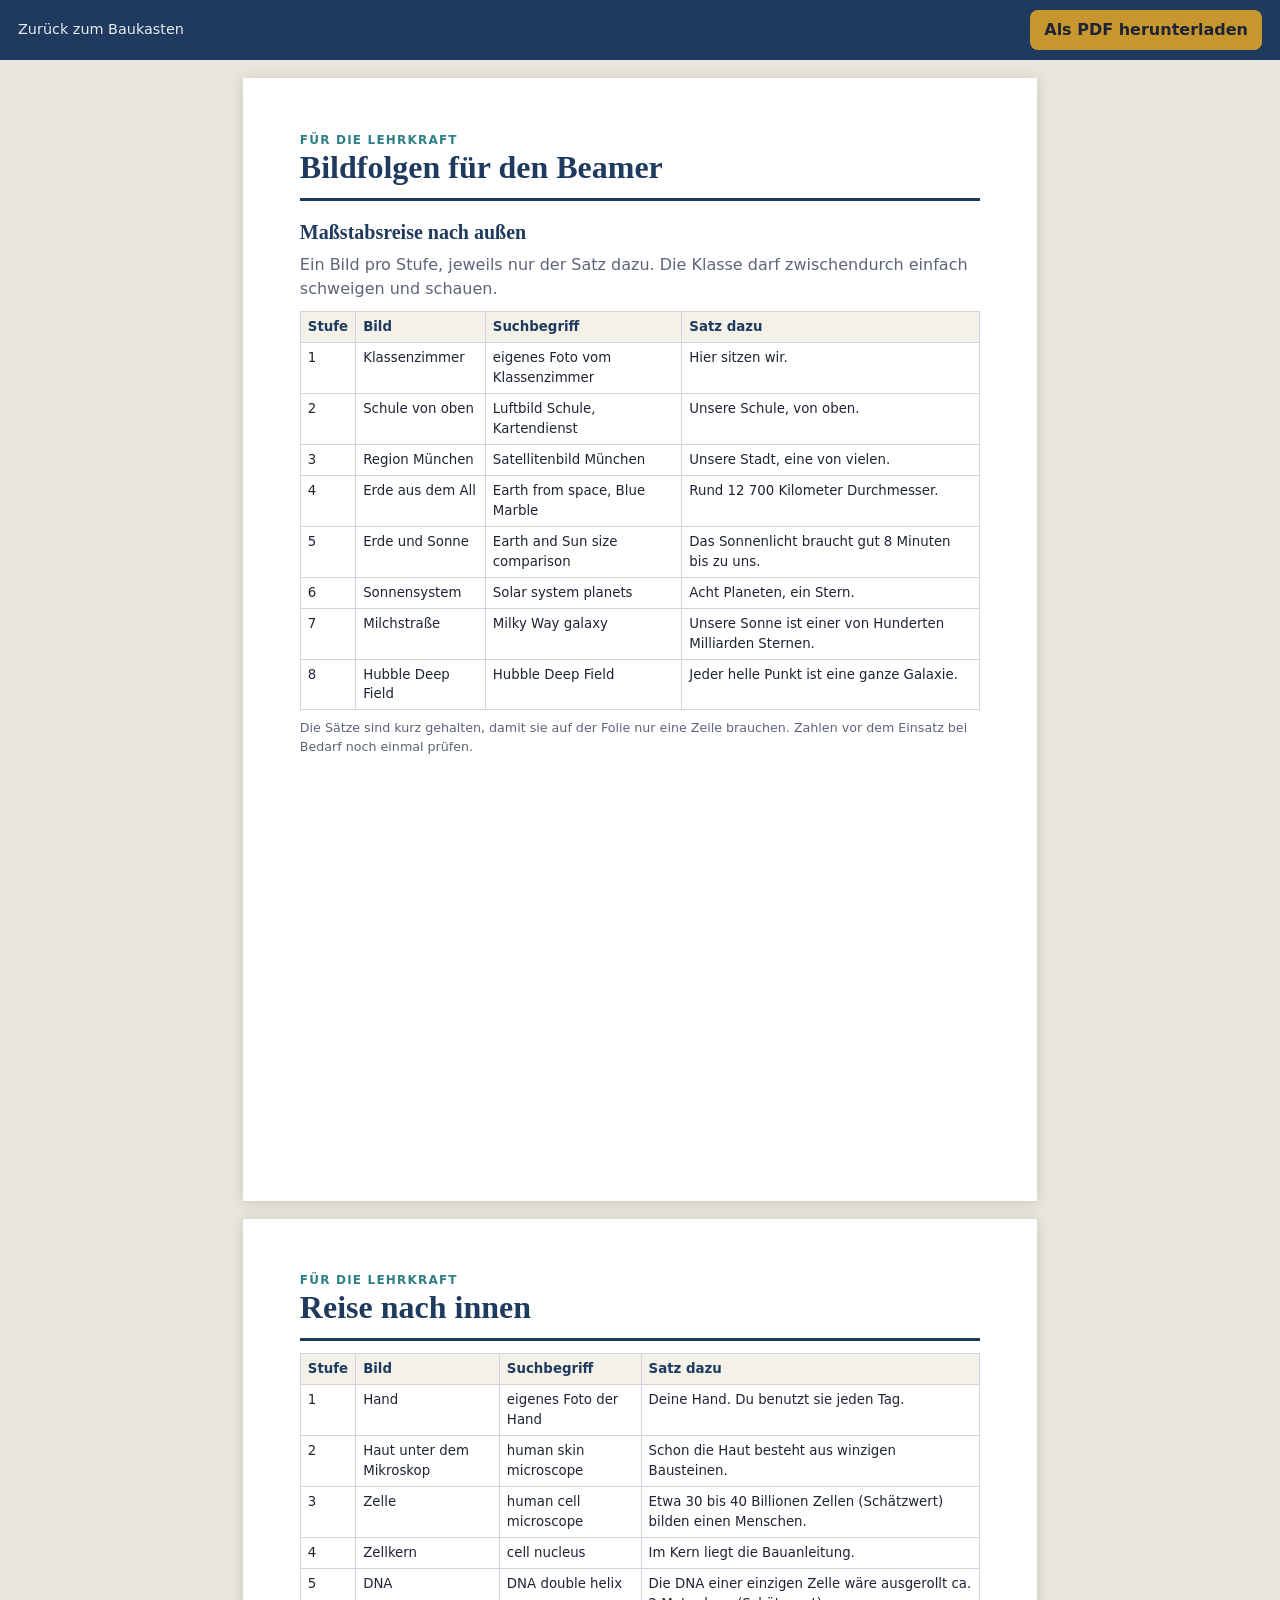
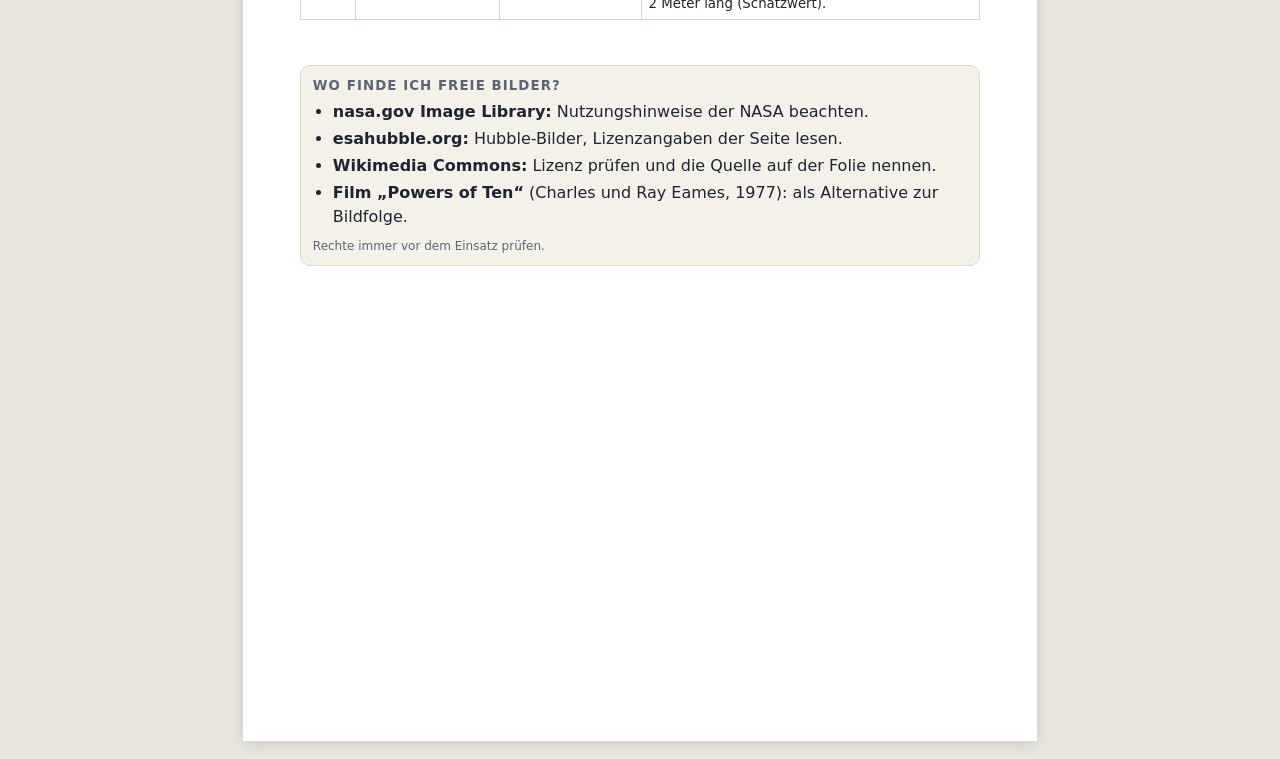
==== material/bildfolgen.html @ bfbd5b45 "Add lesson builder for creation and wonder (KR8) Co-Authored-By: Claude Sonnet 5.5 <noreply@anthropi" ====
<!DOCTYPE html><html lang="de"><head><meta charset="utf-8"><meta name="viewport" content="width=device-width, initial-scale=1"><title>Bildfolgen für den Beamer</title><link rel="stylesheet" href="material.css"><style>table{width:100%;border-collapse:collapse;font-size:10pt}th,td{border:1px solid var(--line);padding:5px 7px;text-align:left;vertical-align:top}th{background:var(--soft);color:var(--navy)}</style></head><body>
<div class="toolbar"><a href="../index.html#bibliothek">Zurück zum Baukasten</a><button onclick="window.print()">Als PDF herunterladen</button></div>
<div class="page">
<div class="head"><div><div class="kicker">Für die Lehrkraft</div><h1>Bildfolgen für den Beamer</h1></div></div>
<h2>Maßstabsreise nach außen</h2>
<p class="sub">Ein Bild pro Stufe, jeweils nur der Satz dazu. Die Klasse darf zwischendurch einfach schweigen und schauen.</p>
<table><tr><th>Stufe</th><th>Bild</th><th>Suchbegriff</th><th>Satz dazu</th></tr>
<tr><td>1</td><td>Klassenzimmer</td><td>eigenes Foto vom Klassenzimmer</td><td>Hier sitzen wir.</td></tr>
<tr><td>2</td><td>Schule von oben</td><td>Luftbild Schule, Kartendienst</td><td>Unsere Schule, von oben.</td></tr>
<tr><td>3</td><td>Region München</td><td>Satellitenbild München</td><td>Unsere Stadt, eine von vielen.</td></tr>
<tr><td>4</td><td>Erde aus dem All</td><td>Earth from space, Blue Marble</td><td>Rund 12 700 Kilometer Durchmesser.</td></tr>
<tr><td>5</td><td>Erde und Sonne</td><td>Earth and Sun size comparison</td><td>Das Sonnenlicht braucht gut 8 Minuten bis zu uns.</td></tr>
<tr><td>6</td><td>Sonnensystem</td><td>Solar system planets</td><td>Acht Planeten, ein Stern.</td></tr>
<tr><td>7</td><td>Milchstraße</td><td>Milky Way galaxy</td><td>Unsere Sonne ist einer von Hunderten Milliarden Sternen.</td></tr>
<tr><td>8</td><td>Hubble Deep Field</td><td>Hubble Deep Field</td><td>Jeder helle Punkt ist eine ganze Galaxie.</td></tr>
</table>
<p class="hint" style="margin-top:8px">Die Sätze sind kurz gehalten, damit sie auf der Folie nur eine Zeile brauchen. Zahlen vor dem Einsatz bei Bedarf noch einmal prüfen.</p>
</div>
<div class="page">
<div class="head"><div><div class="kicker">Für die Lehrkraft</div><h1>Reise nach innen</h1></div></div>
<table><tr><th>Stufe</th><th>Bild</th><th>Suchbegriff</th><th>Satz dazu</th></tr>
<tr><td>1</td><td>Hand</td><td>eigenes Foto der Hand</td><td>Deine Hand. Du benutzt sie jeden Tag.</td></tr>
<tr><td>2</td><td>Haut unter dem Mikroskop</td><td>human skin microscope</td><td>Schon die Haut besteht aus winzigen Bausteinen.</td></tr>
<tr><td>3</td><td>Zelle</td><td>human cell microscope</td><td>Etwa 30 bis 40 Billionen Zellen (Schätzwert) bilden einen Menschen.</td></tr>
<tr><td>4</td><td>Zellkern</td><td>cell nucleus</td><td>Im Kern liegt die Bauanleitung.</td></tr>
<tr><td>5</td><td>DNA</td><td>DNA double helix</td><td>Die DNA einer einzigen Zelle wäre ausgerollt ca. 2 Meter lang (Schätzwert).</td></tr>
</table>
<div class="box soft" style="margin-top:12mm"><h3 style="margin-top:0">Wo finde ich freie Bilder?</h3>
<ul>
<li><b>nasa.gov Image Library:</b> Nutzungshinweise der NASA beachten.</li>
<li><b>esahubble.org:</b> Hubble-Bilder, Lizenzangaben der Seite lesen.</li>
<li><b>Wikimedia Commons:</b> Lizenz prüfen und die Quelle auf der Folie nennen.</li>
<li><b>Film „Powers of Ten“</b> (Charles und Ray Eames, 1977): als Alternative zur Bildfolge.</li>
</ul>
<p class="small" style="margin:0">Rechte immer vor dem Einsatz prüfen.</p></div>
</div>
</body></html>
---- material/material.css ----
/* Gemeinsames Stylesheet für alle druckbaren Arbeitsblätter und Karten */
:root {
  --ink: #1d2433;
  --muted: #5b6577;
  --paper: #ffffff;
  --line: #cfd6e2;
  --navy: #1f3a5f;
  --gold: #c8962e;
  --soft: #f4f1e8;
  --accent: #2f7f86;
}
* { box-sizing: border-box; }
html { background: #e9e6dd; }
body {
  margin: 0; color: var(--ink);
  font: 16px/1.5 "Avenir Next", "Segoe UI", system-ui, sans-serif;
}
.toolbar {
  position: sticky; top: 0; z-index: 5; display: flex; gap: 10px; align-items: center; justify-content: space-between;
  padding: 10px 18px; background: var(--navy); color: #fff;
}
.toolbar a { color: #fff; text-decoration: none; font-size: .9rem; opacity: .9; }
.toolbar a:hover { opacity: 1; text-decoration: underline; }
.toolbar button {
  border: 0; border-radius: 8px; padding: 8px 14px; background: var(--gold); color: #1d2433; font: inherit; font-weight: 700; cursor: pointer;
}
.page {
  width: 210mm; min-height: 297mm; margin: 18px auto; padding: 14mm 15mm; background: var(--paper);
  box-shadow: 0 2px 14px rgba(0,0,0,.14);
}
.page + .page { margin-top: 18px; }
h1 { font-family: Georgia, "Times New Roman", serif; font-size: 24pt; line-height: 1.15; margin: 0 0 4px; color: var(--navy); }
h2 { font-family: Georgia, serif; font-size: 15pt; margin: 16px 0 6px; color: var(--navy); }
h3 { font-size: 10pt; letter-spacing: .08em; text-transform: uppercase; color: var(--muted); margin: 14px 0 4px; }
p { margin: 0 0 8px; }
.sub { color: var(--muted); margin-bottom: 10px; }
.head { display: flex; justify-content: space-between; align-items: flex-end; gap: 14px; border-bottom: 3px solid var(--navy); padding-bottom: 8px; margin-bottom: 12px; }
.head .kicker { font-size: 9pt; letter-spacing: .1em; text-transform: uppercase; color: var(--accent); font-weight: 700; }
.namefield { font-size: 10pt; color: var(--muted); white-space: nowrap; }
.namefield span { display: inline-block; width: 48mm; border-bottom: 1px solid var(--ink); margin-left: 6px; }
.task { border: 2px solid var(--navy); border-radius: 12px; padding: 10px 14px; margin: 12px 0; }
.task .no { display: inline-grid; place-items: center; width: 26px; height: 26px; border-radius: 50%; background: var(--navy); color: #fff; font-weight: 700; margin-right: 8px; font-size: 11pt; }
.box { border: 1.5px solid var(--line); border-radius: 10px; padding: 10px 12px; background: #fff; }
.box.soft { background: var(--soft); border-color: #e0d9c4; }
.lines { margin-top: 8px; }
.lines i { display: block; border-bottom: 1px solid var(--line); height: 9mm; }
.grid2 { display: grid; grid-template-columns: 1fr 1fr; gap: 10px; }
.grid3 { display: grid; grid-template-columns: repeat(3, 1fr); gap: 10px; }
.cards { display: grid; grid-template-columns: 1fr 1fr; gap: 6mm; }
.card {
  border: 2px dashed #8a95a8; border-radius: 12px; padding: 10px 12px; background: #fff; break-inside: avoid; min-height: 62mm;
}
.card .cn { display: inline-grid; place-items: center; min-width: 26px; height: 26px; border-radius: 50%; background: var(--navy); color: #fff; font-weight: 700; margin-right: 6px; }
.card h2 { margin: 2px 0 6px; font-size: 13pt; display: flex; align-items: center; }
.card .time { float: right; font-size: 9pt; color: var(--muted); }
.hint { font-size: 9.5pt; color: var(--muted); }
.cut { border-top: 1px dashed #8a95a8; margin: 10px 0; font-size: 8pt; color: var(--muted); text-align: center; }
ul { margin: 0 0 8px; padding-left: 20px; }
li { margin-bottom: 3px; }
.big-q { font-family: Georgia, serif; font-size: 16pt; line-height: 1.3; color: var(--navy); }
.small { font-size: 9pt; color: var(--muted); }
.foot { margin-top: 14px; font-size: 8.5pt; color: var(--muted); border-top: 1px solid var(--line); padding-top: 6px; }

@media (max-width: 800px) {
  .page { width: auto; min-height: 0; margin: 10px; padding: 16px; }
  .cards, .grid2, .grid3 { grid-template-columns: 1fr; }
  .head { flex-direction: column; align-items: flex-start; }
}
@media print {
  @page { size: A4; margin: 0; }
  html, body { background: #fff; }
  .toolbar { display: none !important; }
  .page { width: auto; margin: 0; box-shadow: none; padding: 14mm 15mm; min-height: 0; break-after: page; page-break-after: always; }
  .page:last-of-type { break-after: auto; page-break-after: auto; }
  * { -webkit-print-color-adjust: exact; print-color-adjust: exact; }
}
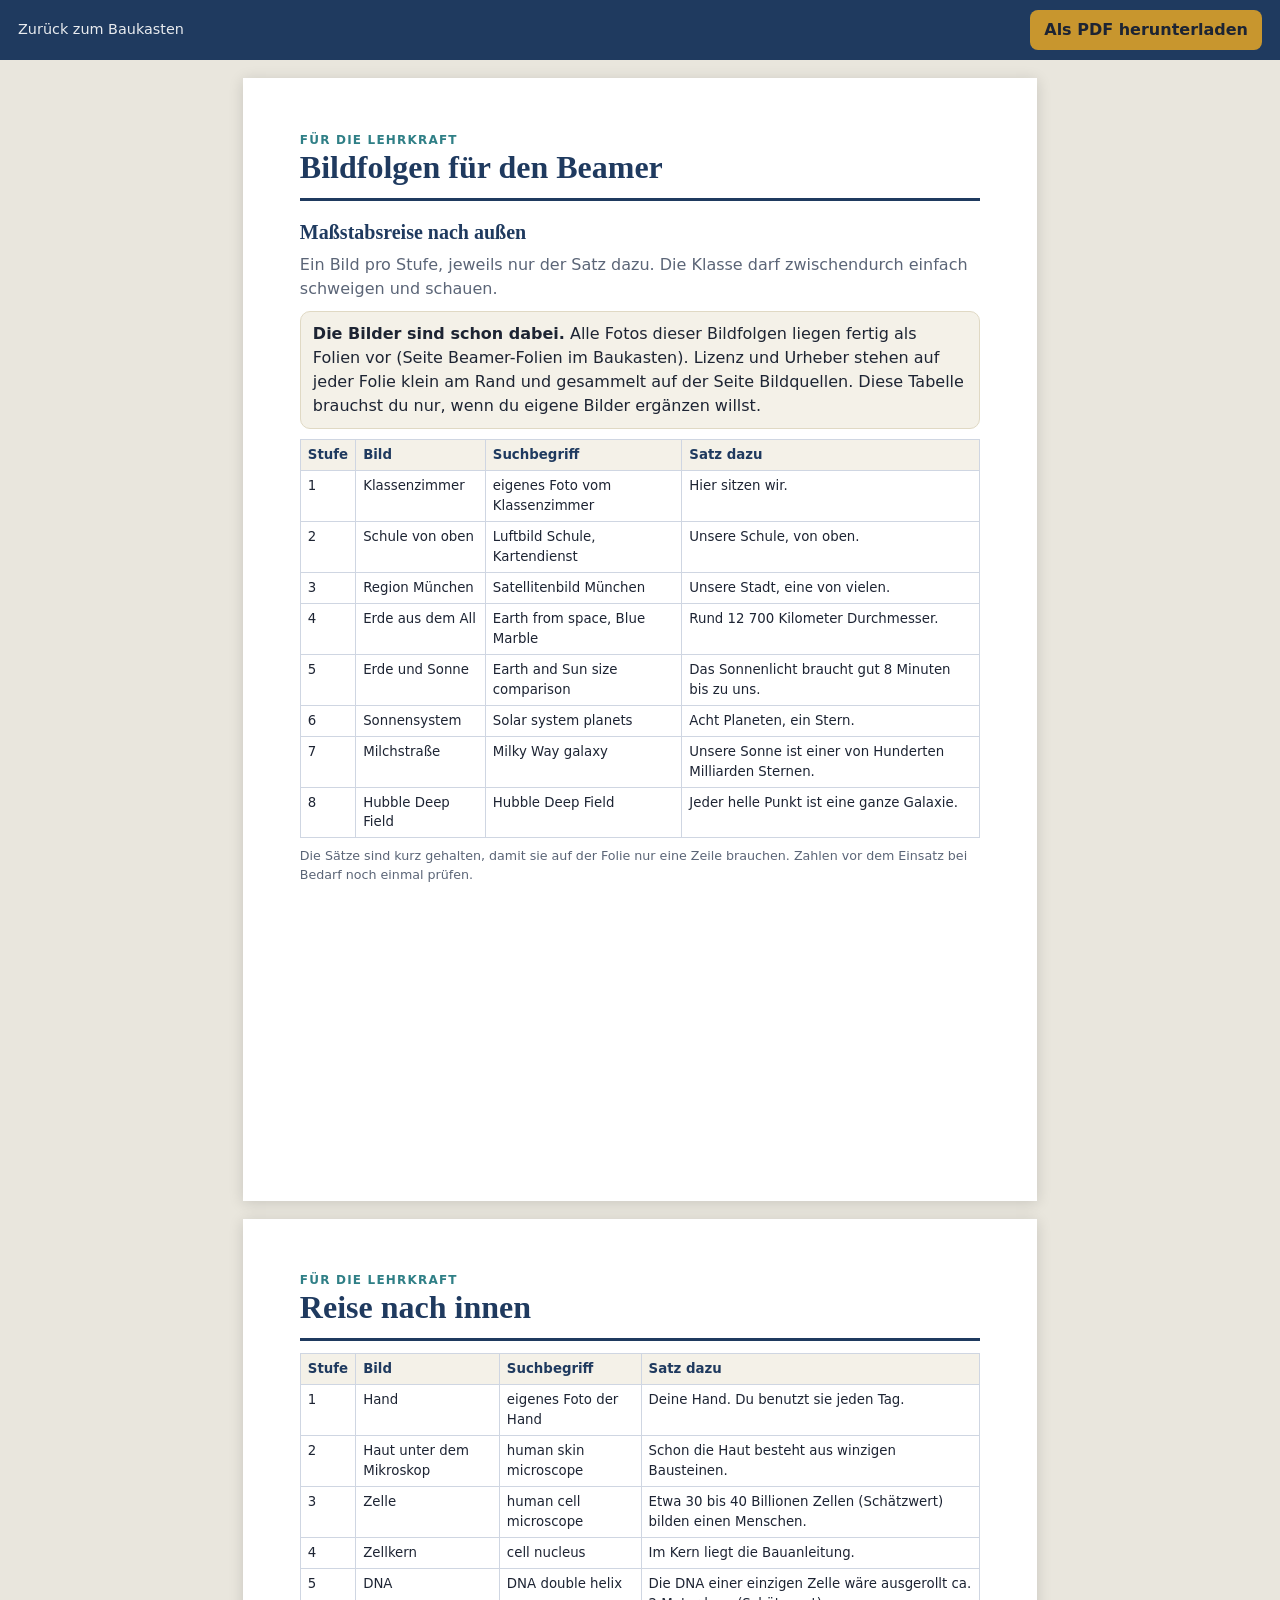
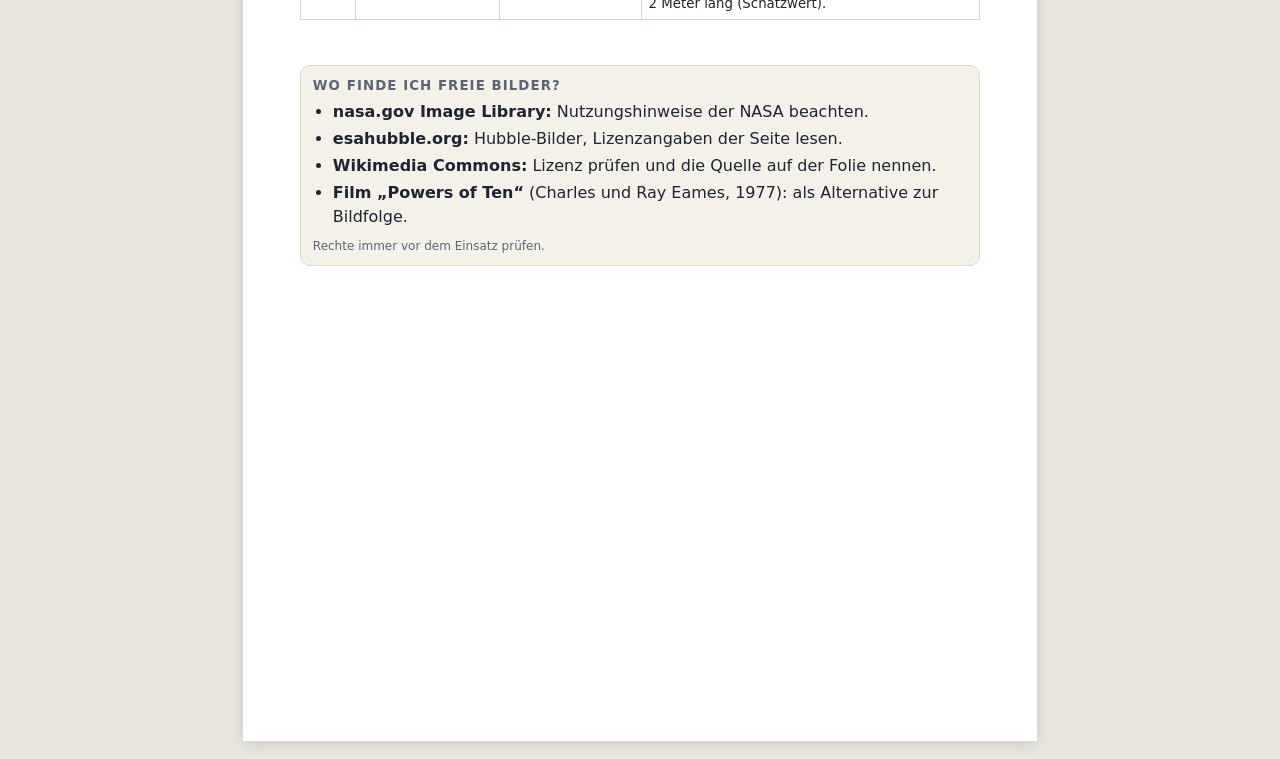
==== commit 4c5fce38: "Add beamer slides, free images with license list, review sheet and prep list Co-Authored-By: Claude " ====
--- a/material/bildfolgen.html
+++ b/material/bildfolgen.html
@@ -4,7 +4,7 @@
 <div class="head"><div><div class="kicker">Für die Lehrkraft</div><h1>Bildfolgen für den Beamer</h1></div></div>
 <h2>Maßstabsreise nach außen</h2>
 <p class="sub">Ein Bild pro Stufe, jeweils nur der Satz dazu. Die Klasse darf zwischendurch einfach schweigen und schauen.</p>
-<table><tr><th>Stufe</th><th>Bild</th><th>Suchbegriff</th><th>Satz dazu</th></tr>
+<div class="box soft" style="margin:8px 0 10px"><b>Die Bilder sind schon dabei.</b> Alle Fotos dieser Bildfolgen liegen fertig als Folien vor (Seite Beamer-Folien im Baukasten). Lizenz und Urheber stehen auf jeder Folie klein am Rand und gesammelt auf der Seite Bildquellen. Diese Tabelle brauchst du nur, wenn du eigene Bilder ergänzen willst.</div><table><tr><th>Stufe</th><th>Bild</th><th>Suchbegriff</th><th>Satz dazu</th></tr>
 <tr><td>1</td><td>Klassenzimmer</td><td>eigenes Foto vom Klassenzimmer</td><td>Hier sitzen wir.</td></tr>
 <tr><td>2</td><td>Schule von oben</td><td>Luftbild Schule, Kartendienst</td><td>Unsere Schule, von oben.</td></tr>
 <tr><td>3</td><td>Region München</td><td>Satellitenbild München</td><td>Unsere Stadt, eine von vielen.</td></tr>
